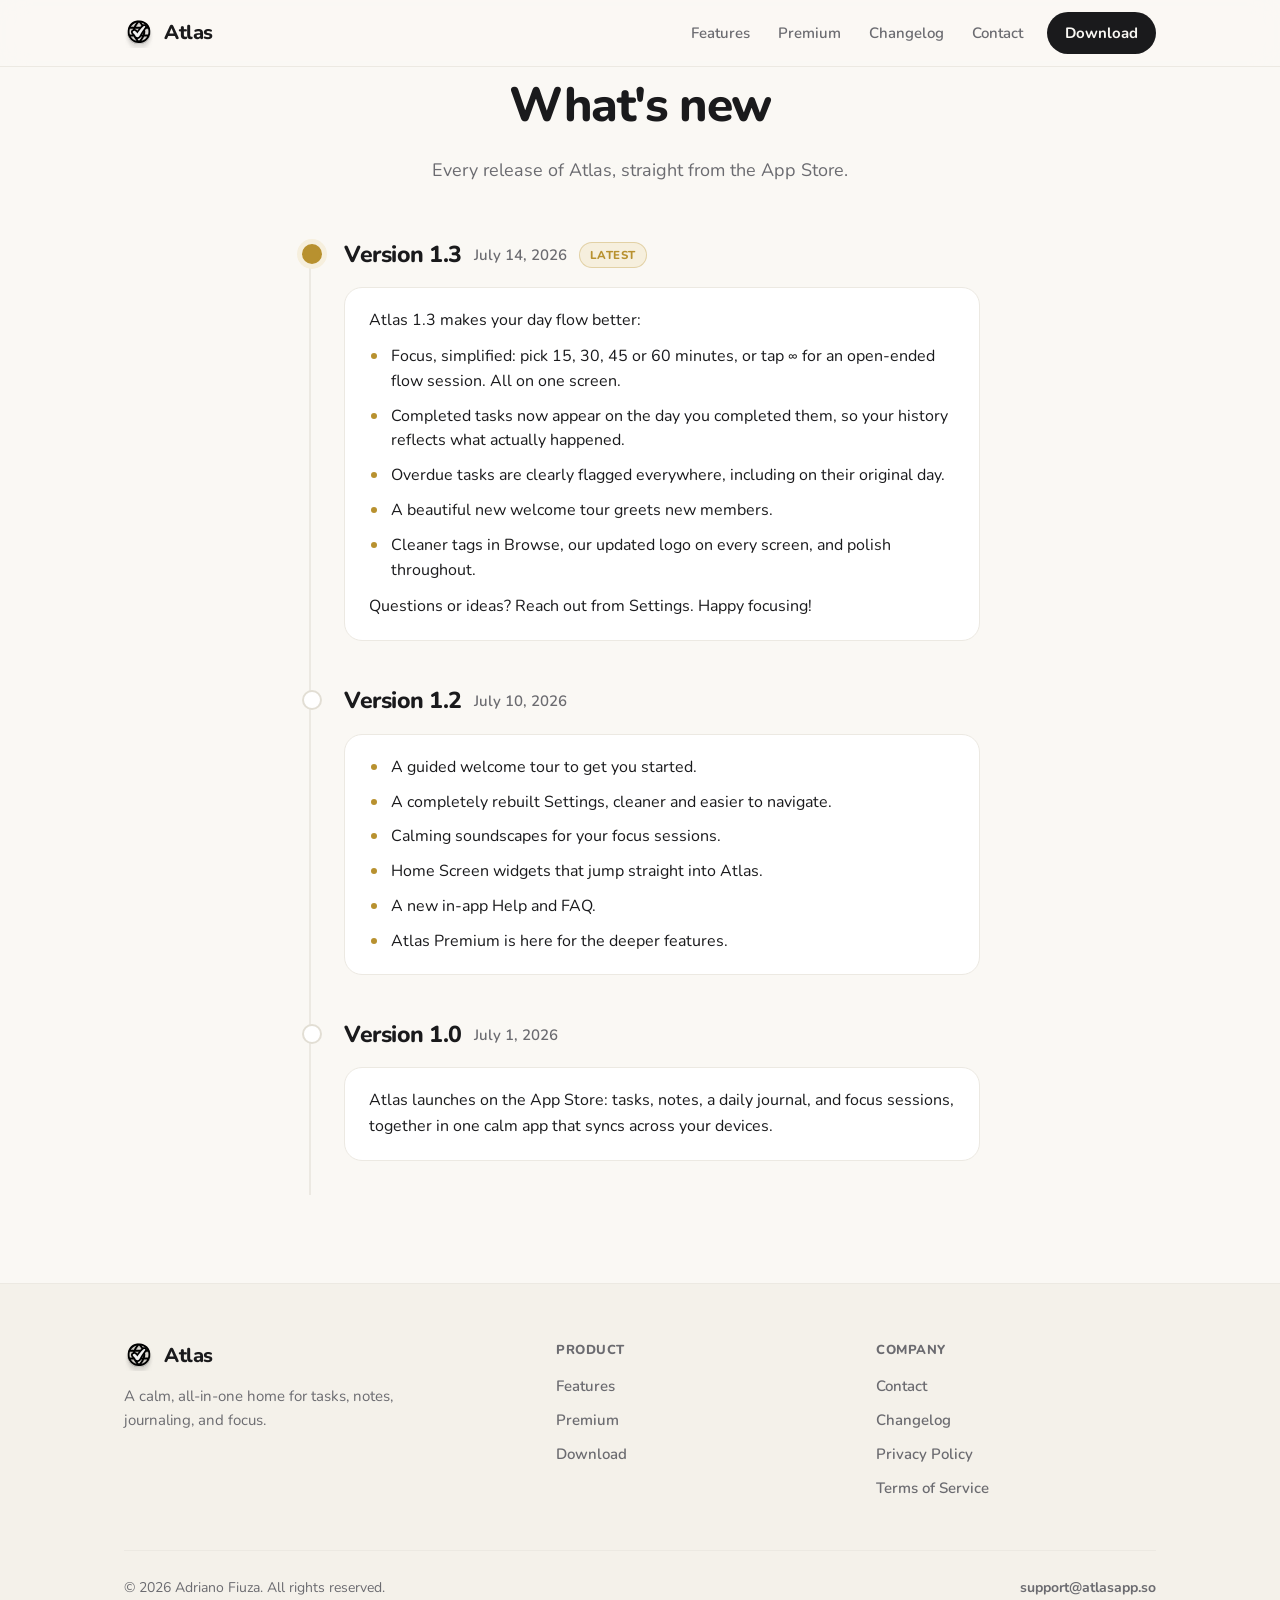
==== changelog.html @ 6843bec0 "Add auto-updating changelog + footer link hover - changelog.html: a "What's new" timeline that rende" ====
<!DOCTYPE html>
<html lang="en">
<head>
<meta charset="utf-8">
<meta name="viewport" content="width=device-width, initial-scale=1">
<title>Changelog — Atlas</title>
<meta name="description" content="What's new in Atlas. Release notes for every version shipped to the App Store.">
<link rel="canonical" href="https://atlasapp.so/changelog.html">
<meta name="theme-color" content="#faf8f4" media="(prefers-color-scheme: light)">
<meta name="theme-color" content="#0e0e10" media="(prefers-color-scheme: dark)">
<link rel="icon" href="assets/atlas-logo.svg" type="image/svg+xml">
<meta property="og:title" content="Changelog — Atlas">
<meta property="og:description" content="What's new in Atlas. Release notes for every version.">
<meta property="og:url" content="https://atlasapp.so/changelog.html">
<meta property="og:image" content="https://atlasapp.so/assets/og-image.png">
<meta name="twitter:card" content="summary_large_image">
<link rel="preconnect" href="https://fonts.googleapis.com">
<link rel="preconnect" href="https://fonts.gstatic.com" crossorigin>
<link href="https://fonts.googleapis.com/css2?family=Nunito:ital,wght@0,400;0,500;0,600;0,700;0,800;1,600&display=swap" rel="stylesheet">
<link rel="stylesheet" href="assets/site.css">
<style>
  main{ padding:60px 0 20px; }
  .head{ text-align:center; max-width:600px; margin:0 auto 8px; }
  .head h1{ font-size:clamp(32px,5vw,48px); font-weight:800; letter-spacing:-.03em; margin:0 0 12px; }
  .head p{ font-size:18px; color:var(--muted); margin:0; }
  .timeline{ max-width:680px; margin:52px auto 0; position:relative; }
  .timeline::before{ content:""; position:absolute; left:9px; top:8px; bottom:8px; width:2px; background:var(--border); }
  .release{ position:relative; padding:0 0 42px 44px; }
  .release::before{ content:""; position:absolute; left:2px; top:7px; width:16px; height:16px; border-radius:50%; background:var(--card); border:2px solid var(--border2); }
  .release.latest::before{ background:var(--gold); border-color:var(--gold); box-shadow:0 0 0 5px var(--gold-soft); }
  .rel-head{ display:flex; align-items:center; gap:12px; flex-wrap:wrap; margin-bottom:14px; }
  .ver{ font-size:23px; font-weight:800; letter-spacing:-.02em; }
  .date{ color:var(--muted); font-size:15px; font-weight:600; }
  .tag-latest{ font-size:11.5px; font-weight:800; letter-spacing:.04em; text-transform:uppercase; color:var(--gold); background:var(--gold-soft); border:1px solid color-mix(in srgb, var(--gold) 32%, transparent); border-radius:100px; padding:3px 10px; }
  .rel-notes{ background:var(--card); border:1px solid var(--border); border-radius:18px; padding:20px 24px; }
  .rel-notes p{ margin:0 0 10px; line-height:1.6; }
  .rel-notes p:last-child{ margin-bottom:0; }
  .rel-notes ul{ margin:0; padding:0; list-style:none; display:grid; gap:10px; }
  .rel-notes li{ position:relative; padding-left:22px; line-height:1.55; }
  .rel-notes li::before{ content:""; position:absolute; left:2px; top:9px; width:6px; height:6px; border-radius:50%; background:var(--gold); }
  .rel-notes p + ul{ margin-top:10px; }
  .rel-notes ul + p{ margin-top:12px; }
  .state{ text-align:center; color:var(--muted); padding:60px 0; font-weight:600; }
  @media (max-width:820px){ .release{ padding-left:40px; } }
</style>
</head>
<body>

<header class="nav">
  <div class="container nav-in">
    <a class="brand" href="/"><img class="mark mark-dark" src="assets/atlas-logo.svg" alt="Atlas logo">Atlas</a>
    <nav class="nav-links">
      <a href="index.html#features">Features</a>
      <a href="index.html#premium">Premium</a>
      <a href="changelog.html">Changelog</a>
      <a href="contact.html">Contact</a>
    </nav>
    <a class="btn btn-primary" href="https://apps.apple.com/app/id6783143182">Download</a>
  </div>
</header>

<main class="container">
  <div class="head">
    <h1>What's new</h1>
    <p>Every release of Atlas, straight from the App Store.</p>
  </div>
  <div class="timeline" id="timeline">
    <div class="state" id="state">Loading releases…</div>
  </div>
</main>

<footer>
  <div class="container">
    <div class="foot-grid">
      <div class="foot-brand">
        <a class="brand" href="/"><img class="mark mark-dark" src="assets/atlas-logo.svg" alt="Atlas logo">Atlas</a>
        <p>A calm, all-in-one home for tasks, notes, journaling, and focus.</p>
      </div>
      <div class="foot-col">
        <h5>Product</h5>
        <a href="index.html#features">Features</a>
        <a href="index.html#premium">Premium</a>
        <a href="https://apps.apple.com/app/id6783143182">Download</a>
      </div>
      <div class="foot-col">
        <h5>Company</h5>
        <a href="contact.html">Contact</a>
        <a href="changelog.html">Changelog</a>
        <a href="privacy.html">Privacy Policy</a>
        <a href="terms.html">Terms of Service</a>
      </div>
    </div>
    <div class="foot-bottom">
      <span>© 2026 Adriano Fiuza. All rights reserved.</span>
      <a href="mailto:support@atlasapp.so" style="text-decoration:none; font-weight:700;">support@atlasapp.so</a>
    </div>
  </div>
</footer>

<script>
  var esc = function (s) { var d = document.createElement('div'); d.textContent = s; return d.innerHTML; };
  var fmtDate = function (iso) {
    var d = new Date(iso + 'T00:00:00');
    if (isNaN(d)) return iso;
    return d.toLocaleDateString('en-US', { month: 'long', day: 'numeric', year: 'numeric' });
  };
  // Render App Store release notes (bullet lines start with •) into paragraphs + lists.
  function renderNotes(text) {
    var lines = String(text).split('\n'), html = '', bullets = [];
    var flush = function () { if (bullets.length) { html += '<ul>' + bullets.map(function (b) { return '<li>' + esc(b) + '</li>'; }).join('') + '</ul>'; bullets = []; } };
    lines.forEach(function (raw) {
      var line = raw.trim();
      if (!line) return;
      if (line[0] === '•' || line[0] === '-' || line[0] === '*') { bullets.push(line.replace(/^[•\-\*]\s*/, '')); }
      else { flush(); html += '<p>' + esc(line) + '</p>'; }
    });
    flush();
    return html;
  }
  fetch('changelog.json', { cache: 'no-store' })
    .then(function (r) { if (!r.ok) throw 0; return r.json(); })
    .then(function (data) {
      var entries = (data.entries || []);
      var tl = document.getElementById('timeline');
      if (!entries.length) { document.getElementById('state').textContent = 'No releases yet.'; return; }
      tl.innerHTML = entries.map(function (e, i) {
        return '<article class="release' + (i === 0 ? ' latest' : '') + '">' +
          '<div class="rel-head">' +
            '<span class="ver">Version ' + esc(e.version) + '</span>' +
            '<span class="date">' + esc(fmtDate(e.date)) + '</span>' +
            (i === 0 ? '<span class="tag-latest">Latest</span>' : '') +
          '</div>' +
          '<div class="rel-notes">' + renderNotes(e.notes) + '</div>' +
        '</article>';
      }).join('');
    })
    .catch(function () {
      document.getElementById('state').innerHTML = 'Couldn’t load the changelog. See the latest on the <a href="https://apps.apple.com/app/id6783143182" style="font-weight:700">App Store</a>.';
    });
</script>
</body>
</html>
---- assets/site.css ----
/* Atlas site — shared design tokens + chrome (nav / footer / buttons) */
:root{
  --bg:#faf8f4; --bg2:#f4f1ea; --card:#ffffff; --text:#1a1a1c; --muted:#6b6b70;
  --border:#ece9e2; --border2:#e2ded4; --gold:#B8912F; --gold-soft:#f6efdd;
  --shadow:0 30px 70px rgba(30,25,15,.13), 0 6px 20px rgba(30,25,15,.07);
}
@media (prefers-color-scheme: dark){
  :root{
    --bg:#0e0e10; --bg2:#141416; --card:#161618; --text:#f3f3f4; --muted:#9a9a9f;
    --border:#262629; --border2:#2c2c30; --gold:#D9B45B; --gold-soft:#241d0f;
    --shadow:0 30px 70px rgba(0,0,0,.5), 0 6px 20px rgba(0,0,0,.35);
  }
}
*{ box-sizing:border-box; }
html{ scroll-behavior:smooth; }
html,body{ margin:0; }
body{
  font-family:'Nunito',-apple-system,BlinkMacSystemFont,'Segoe UI',sans-serif;
  background:var(--bg); color:var(--text); line-height:1.6;
  -webkit-font-smoothing:antialiased; overflow-x:hidden;
}
a{ color:inherit; }
img{ max-width:100%; }
.container{ max-width:1080px; margin:0 auto; padding:0 24px; }
.narrow{ max-width:720px; }

/* Nav */
header.nav{ position:sticky; top:0; z-index:50; background:color-mix(in srgb, var(--bg) 82%, transparent); backdrop-filter:saturate(140%) blur(14px); -webkit-backdrop-filter:saturate(140%) blur(14px); border-bottom:1px solid var(--border); }
.nav-in{ display:flex; align-items:center; gap:16px; height:66px; }
.brand{ display:flex; align-items:center; gap:10px; text-decoration:none; font-weight:800; font-size:20px; letter-spacing:-.02em; }
.brand .mark{ width:30px; height:30px; }
.nav-links{ display:flex; gap:28px; margin-left:auto; }
.nav-links a{ text-decoration:none; color:var(--muted); font-weight:600; font-size:15px; transition:color .15s; }
.nav-links a:hover{ color:var(--text); }
.btn{ display:inline-flex; align-items:center; gap:8px; font-weight:700; font-size:15px; text-decoration:none; border-radius:100px; padding:11px 20px; transition:transform .12s ease, opacity .15s; white-space:nowrap; border:none; cursor:pointer; }
.btn:active{ transform:scale(.97); }
.btn-primary{ background:var(--text); color:var(--bg); }
.btn-primary:hover{ opacity:.9; }
.btn-ghost{ border:1px solid var(--border); color:var(--text); background:var(--card); }
.nav .btn{ margin-left:8px; padding:9px 18px; }

/* App Store badge */
.appstore{ display:inline-flex; align-items:center; gap:11px; background:var(--text); color:var(--bg); border-radius:14px; padding:11px 20px 11px 18px; text-decoration:none; transition:transform .12s ease, opacity .15s; }
.appstore:active{ transform:scale(.97); }
.appstore:hover{ opacity:.9; }
.appstore svg{ width:26px; height:26px; flex:none; }
.appstore .l1{ font-size:11px; font-weight:600; letter-spacing:.02em; opacity:.85; line-height:1.1; }
.appstore .l2{ font-size:19px; font-weight:800; letter-spacing:-.01em; line-height:1.15; }

/* Footer */
footer{ background:var(--bg2); border-top:1px solid var(--border); padding:56px 0 40px; margin-top:80px; }
.foot-grid{ display:grid; grid-template-columns:1.4fr 1fr 1fr; gap:40px; margin-bottom:40px; }
.foot-brand .brand{ margin-bottom:12px; }
.foot-brand p{ color:var(--muted); font-size:15px; margin:0; max-width:32ch; }
.foot-col h5{ font-size:13px; font-weight:800; letter-spacing:.04em; text-transform:uppercase; color:var(--muted); margin:0 0 14px; }
.foot-col a{ display:block; width:fit-content; text-decoration:none; color:var(--muted); font-weight:600; font-size:15px; margin-bottom:10px; transition:color .16s ease, transform .16s ease; }
.foot-col a:hover{ color:var(--text); transform:translateX(4px); }
.foot-bottom a{ transition:color .15s ease; }
.foot-bottom a:hover{ text-decoration:underline; text-underline-offset:3px; }
.foot-bottom{ display:flex; justify-content:space-between; align-items:center; gap:16px; padding-top:26px; border-top:1px solid var(--border); color:var(--muted); font-size:14px; flex-wrap:wrap; }

.mark-dark{ filter:none; }
@media (prefers-color-scheme: dark){ .mark-dark{ filter:invert(1) brightness(1.6) contrast(1.1); } }

@media (max-width:820px){
  .nav-links{ display:none; }
  .foot-grid{ grid-template-columns:1fr 1fr; gap:28px; }
  .foot-brand{ grid-column:1 / -1; }
}

/* Legal / article pages */
.article{ max-width:720px; margin:0 auto; padding:56px 0 20px; }
.article h1{ font-size:clamp(30px,4.5vw,44px); font-weight:800; letter-spacing:-.03em; margin:0 0 6px; }
.article .upd{ color:var(--muted); font-size:15px; font-weight:600; margin:0 0 30px; }
.article .lead{ font-size:18px; color:var(--muted); margin:0 0 26px; line-height:1.6; }
.article h2{ font-size:21px; font-weight:800; letter-spacing:-.01em; margin:38px 0 10px; }
.article p{ margin:0 0 13px; line-height:1.72; }
.article ul{ margin:0 0 13px; padding-left:22px; }
.article li{ margin:0 0 8px; line-height:1.7; }
.article a{ color:var(--text); text-underline-offset:3px; }
.article strong{ font-weight:800; }
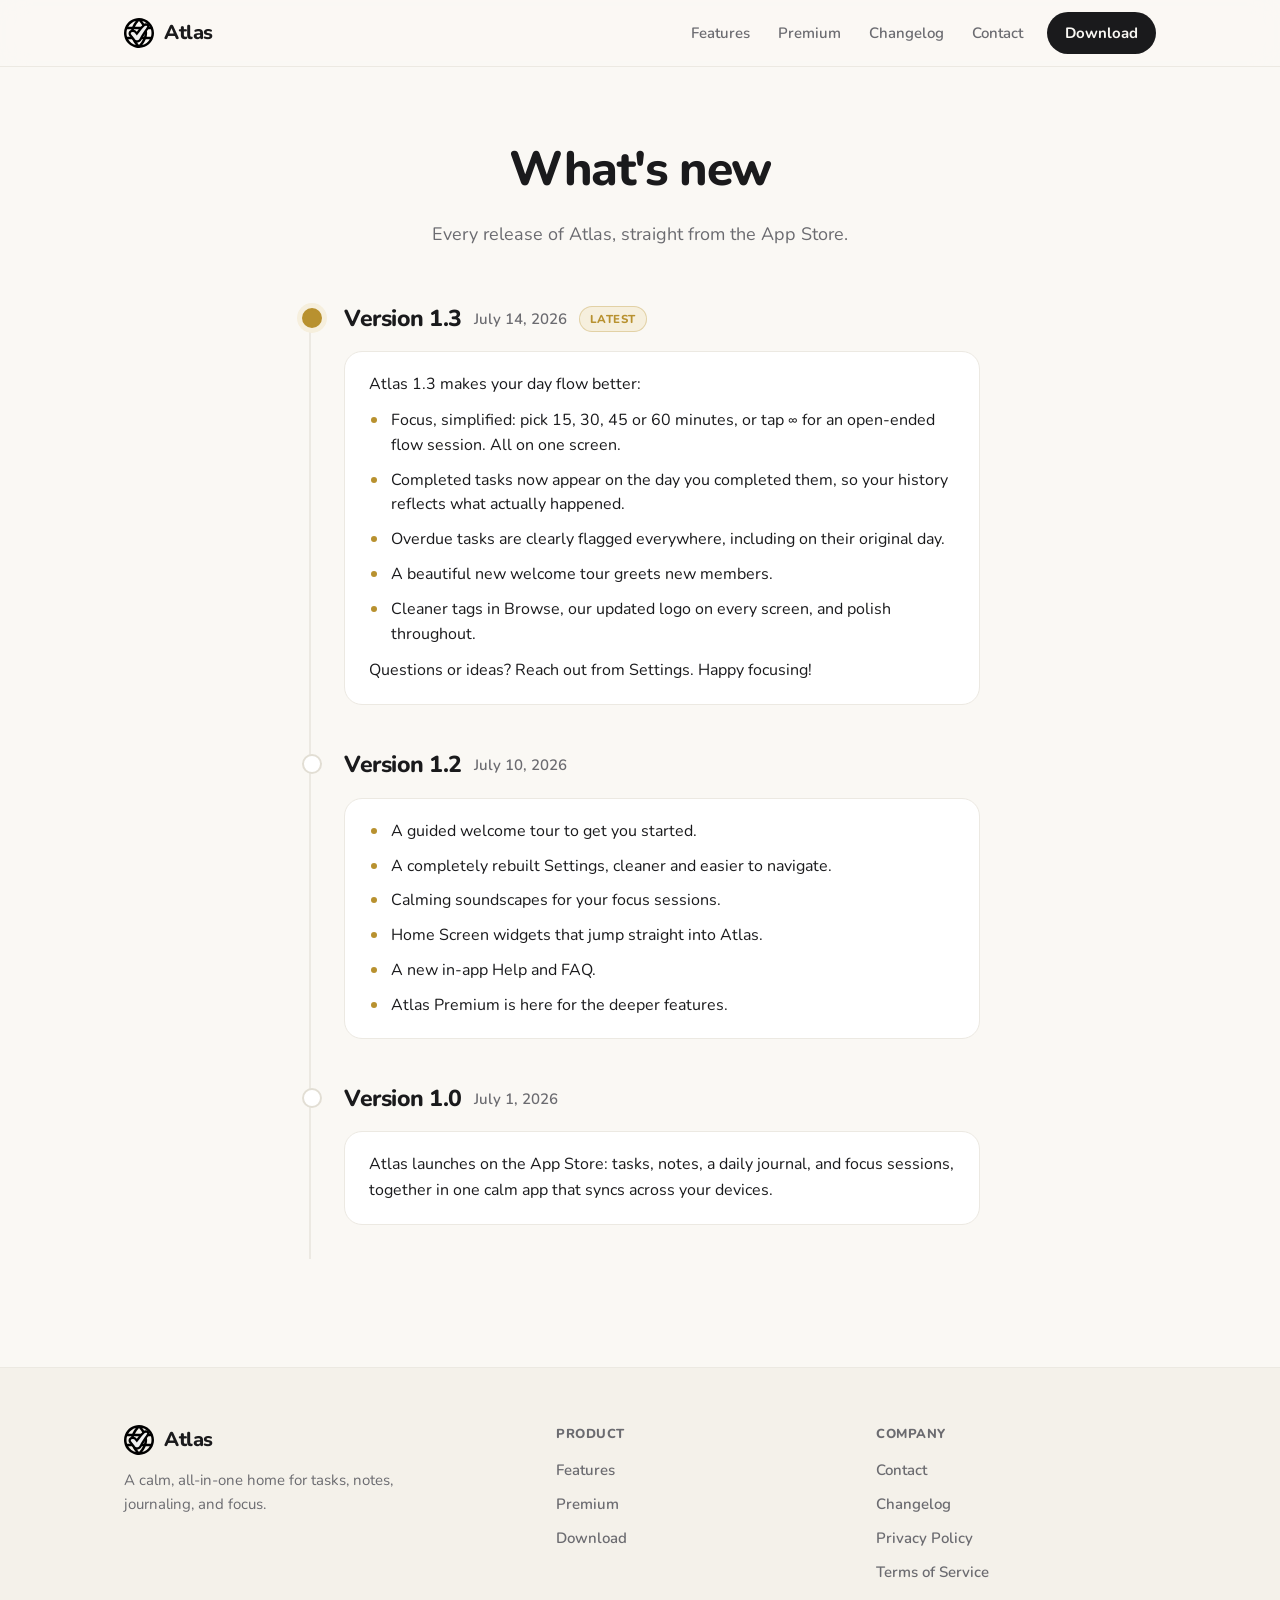
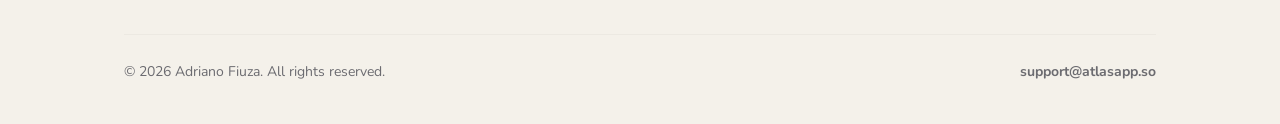
==== commit c1dcd42c: "Open all App Store download links in a new tab Add target=_blank rel=noopener to every apps.apple.co" ====
--- a/changelog.html
+++ b/changelog.html
@@ -19,7 +19,7 @@
 <link href="https://fonts.googleapis.com/css2?family=Nunito:ital,wght@0,400;0,500;0,600;0,700;0,800;1,600&display=swap" rel="stylesheet">
 <link rel="stylesheet" href="assets/site.css">
 <style>
-  main{ padding:60px 0 20px; }
+  main.container{ padding:64px 24px 20px; }   /* beat .container's padding so the title clears the navbar */
   .head{ text-align:center; max-width:600px; margin:0 auto 8px; }
   .head h1{ font-size:clamp(32px,5vw,48px); font-weight:800; letter-spacing:-.03em; margin:0 0 12px; }
   .head p{ font-size:18px; color:var(--muted); margin:0; }
@@ -55,7 +55,7 @@
       <a href="changelog.html">Changelog</a>
       <a href="contact.html">Contact</a>
     </nav>
-    <a class="btn btn-primary" href="https://apps.apple.com/app/id6783143182">Download</a>
+    <a class="btn btn-primary" href="https://apps.apple.com/app/id6783143182" target="_blank" rel="noopener">Download</a>
   </div>
 </header>
 
@@ -80,7 +80,7 @@
         <h5>Product</h5>
         <a href="index.html#features">Features</a>
         <a href="index.html#premium">Premium</a>
-        <a href="https://apps.apple.com/app/id6783143182">Download</a>
+        <a href="https://apps.apple.com/app/id6783143182" target="_blank" rel="noopener">Download</a>
       </div>
       <div class="foot-col">
         <h5>Company</h5>
@@ -135,7 +135,7 @@
       }).join('');
     })
     .catch(function () {
-      document.getElementById('state').innerHTML = 'Couldn’t load the changelog. See the latest on the <a href="https://apps.apple.com/app/id6783143182" style="font-weight:700">App Store</a>.';
+      document.getElementById('state').innerHTML = 'Couldn’t load the changelog. See the latest on the <a href="https://apps.apple.com/app/id6783143182" target="_blank" rel="noopener" style="font-weight:700">App Store</a>.';
     });
 </script>
 </body>
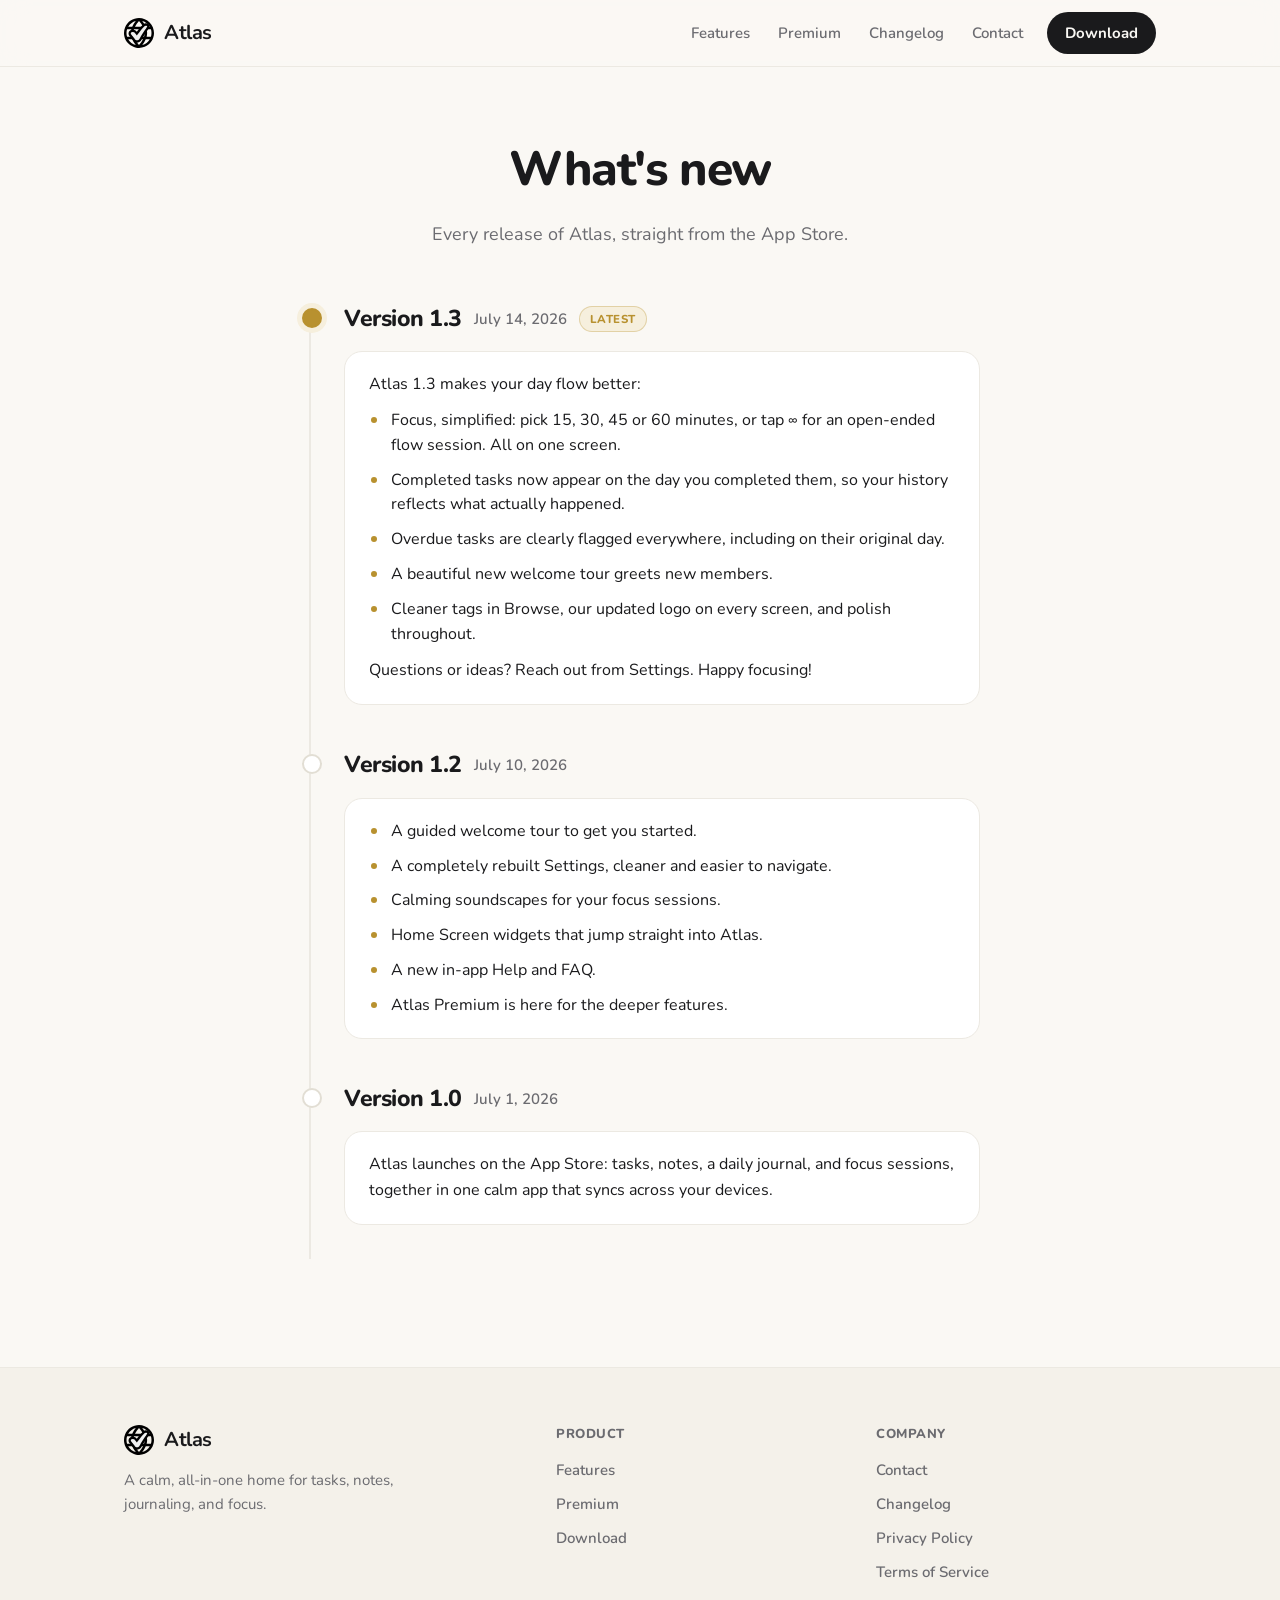
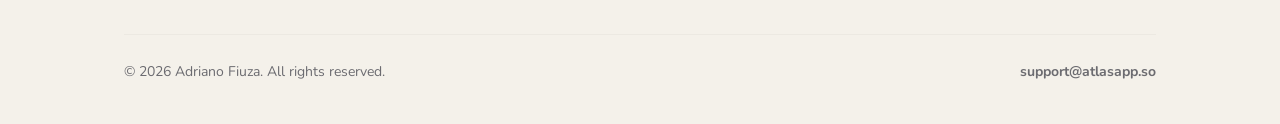
==== commit b7ba41c0: "Force light mode, fix mobile header alignment and footer overflow - Disable dark mode site-wide so t" ====
--- a/changelog.html
+++ b/changelog.html
@@ -6,8 +6,7 @@
 <title>Changelog — Atlas</title>
 <meta name="description" content="What's new in Atlas. Release notes for every version shipped to the App Store.">
 <link rel="canonical" href="https://atlasapp.so/changelog.html">
-<meta name="theme-color" content="#faf8f4" media="(prefers-color-scheme: light)">
-<meta name="theme-color" content="#0e0e10" media="(prefers-color-scheme: dark)">
+<meta name="theme-color" content="#faf8f4">
 <link rel="icon" href="assets/atlas-logo.svg" type="image/svg+xml">
 <meta property="og:title" content="Changelog — Atlas">
 <meta property="og:description" content="What's new in Atlas. Release notes for every version.">
--- a/assets/site.css
+++ b/assets/site.css
@@ -3,13 +3,6 @@
   --bg:#faf8f4; --bg2:#f4f1ea; --card:#ffffff; --text:#1a1a1c; --muted:#6b6b70;
   --border:#ece9e2; --border2:#e2ded4; --gold:#B8912F; --gold-soft:#f6efdd;
   --shadow:0 30px 70px rgba(30,25,15,.13), 0 6px 20px rgba(30,25,15,.07);
-}
-@media (prefers-color-scheme: dark){
-  :root{
-    --bg:#0e0e10; --bg2:#141416; --card:#161618; --text:#f3f3f4; --muted:#9a9a9f;
-    --border:#262629; --border2:#2c2c30; --gold:#D9B45B; --gold-soft:#241d0f;
-    --shadow:0 30px 70px rgba(0,0,0,.5), 0 6px 20px rgba(0,0,0,.35);
-  }
 }
 *{ box-sizing:border-box; }
 html{ scroll-behavior:smooth; }
@@ -27,7 +20,7 @@
 /* Nav */
 header.nav{ position:sticky; top:0; z-index:50; background:color-mix(in srgb, var(--bg) 82%, transparent); backdrop-filter:saturate(140%) blur(14px); -webkit-backdrop-filter:saturate(140%) blur(14px); border-bottom:1px solid var(--border); }
 .nav-in{ display:flex; align-items:center; gap:16px; height:66px; }
-.brand{ display:flex; align-items:center; gap:10px; text-decoration:none; font-weight:800; font-size:20px; letter-spacing:-.02em; }
+.brand{ display:flex; align-items:center; gap:10px; text-decoration:none; font-family:'Nunito',-apple-system,BlinkMacSystemFont,'Segoe UI',sans-serif; font-weight:700; font-size:20px; letter-spacing:-.02em; }
 .brand .mark{ width:30px; height:30px; }
 .nav-links{ display:flex; gap:28px; margin-left:auto; }
 .nav-links a{ text-decoration:none; color:var(--muted); font-weight:600; font-size:15px; transition:color .15s; }
@@ -60,10 +53,10 @@
 .foot-bottom{ display:flex; justify-content:space-between; align-items:center; gap:16px; padding-top:26px; border-top:1px solid var(--border); color:var(--muted); font-size:14px; flex-wrap:wrap; }
 
 .mark-dark{ filter:none; }
-@media (prefers-color-scheme: dark){ .mark-dark{ filter:invert(1) brightness(1.6) contrast(1.1); } }
 
 @media (max-width:820px){
   .nav-links{ display:none; }
+  .nav .btn{ margin-left:auto; }   /* no nav links on mobile -> push Download to the right */
   .foot-grid{ grid-template-columns:1fr 1fr; gap:28px; }
   .foot-brand{ grid-column:1 / -1; }
 }
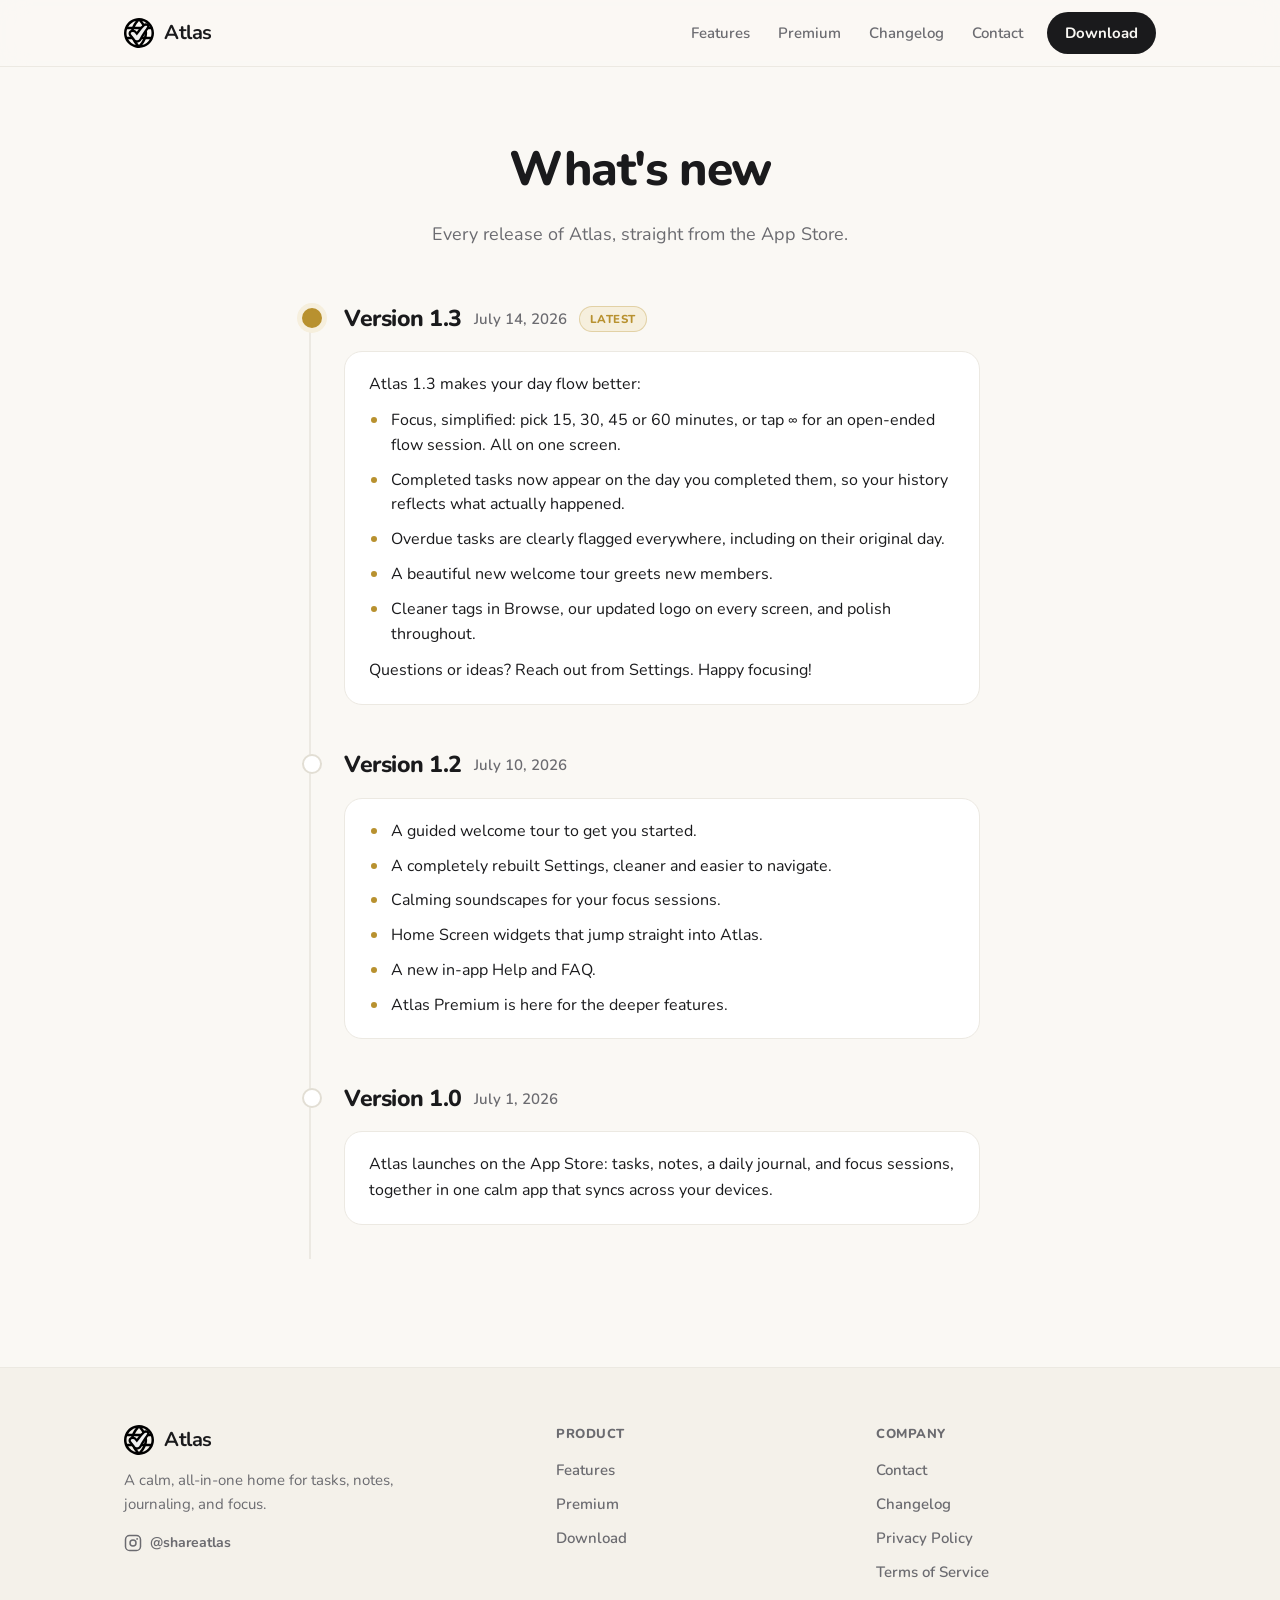
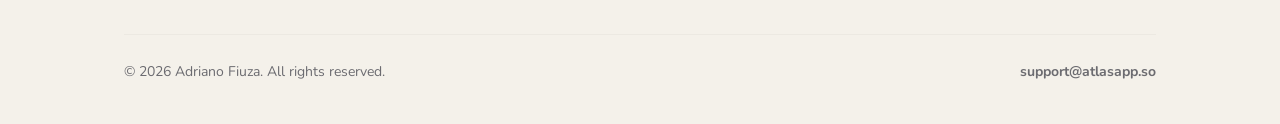
==== commit 00b178ea: "Add Instagram link to the site footer Add a @shareatlas Instagram link (icon + handle) to the footer" ====
--- a/changelog.html
+++ b/changelog.html
@@ -74,6 +74,10 @@
       <div class="foot-brand">
         <a class="brand" href="/"><img class="mark mark-dark" src="assets/atlas-logo.svg" alt="Atlas logo">Atlas</a>
         <p>A calm, all-in-one home for tasks, notes, journaling, and focus.</p>
+        <a class="social" href="https://instagram.com/shareatlas" target="_blank" rel="noopener" aria-label="Atlas on Instagram">
+          <svg viewBox="0 0 24 24" fill="none" stroke="currentColor" stroke-width="2" stroke-linecap="round" stroke-linejoin="round"><rect x="2" y="2" width="20" height="20" rx="5.5"/><circle cx="12" cy="12" r="4"/><circle cx="17.5" cy="6.5" r="1.2" fill="currentColor" stroke="none"/></svg>
+          <span>@shareatlas</span>
+        </a>
       </div>
       <div class="foot-col">
         <h5>Product</h5>
@@ -137,5 +141,6 @@
       document.getElementById('state').innerHTML = 'Couldn’t load the changelog. See the latest on the <a href="https://apps.apple.com/app/id6783143182" target="_blank" rel="noopener" style="font-weight:700">App Store</a>.';
     });
 </script>
+<script src="assets/site.js"></script>
 </body>
 </html>
--- a/assets/site.css
+++ b/assets/site.css
@@ -10,7 +10,7 @@
 body{
   font-family:'Nunito',-apple-system,BlinkMacSystemFont,'Segoe UI',sans-serif;
   background:var(--bg); color:var(--text); line-height:1.6;
-  -webkit-font-smoothing:antialiased; overflow-x:hidden;
+  -webkit-font-smoothing:antialiased; overflow-x:clip;
 }
 a{ color:inherit; }
 img{ max-width:100%; }
@@ -45,6 +45,9 @@
 .foot-grid{ display:grid; grid-template-columns:1.4fr 1fr 1fr; gap:40px; margin-bottom:40px; }
 .foot-brand .brand{ margin-bottom:12px; }
 .foot-brand p{ color:var(--muted); font-size:15px; margin:0; max-width:32ch; }
+.foot-brand .social{ display:inline-flex; align-items:center; gap:8px; margin-top:16px; color:var(--muted); text-decoration:none; font-weight:700; font-size:14px; transition:color .16s ease; }
+.foot-brand .social:hover{ color:var(--text); }
+.foot-brand .social svg{ width:18px; height:18px; }
 .foot-col h5{ font-size:13px; font-weight:800; letter-spacing:.04em; text-transform:uppercase; color:var(--muted); margin:0 0 14px; }
 .foot-col a{ display:block; width:fit-content; text-decoration:none; color:var(--muted); font-weight:600; font-size:15px; margin-bottom:10px; transition:color .16s ease, transform .16s ease; }
 .foot-col a:hover{ color:var(--text); transform:translateX(4px); }
